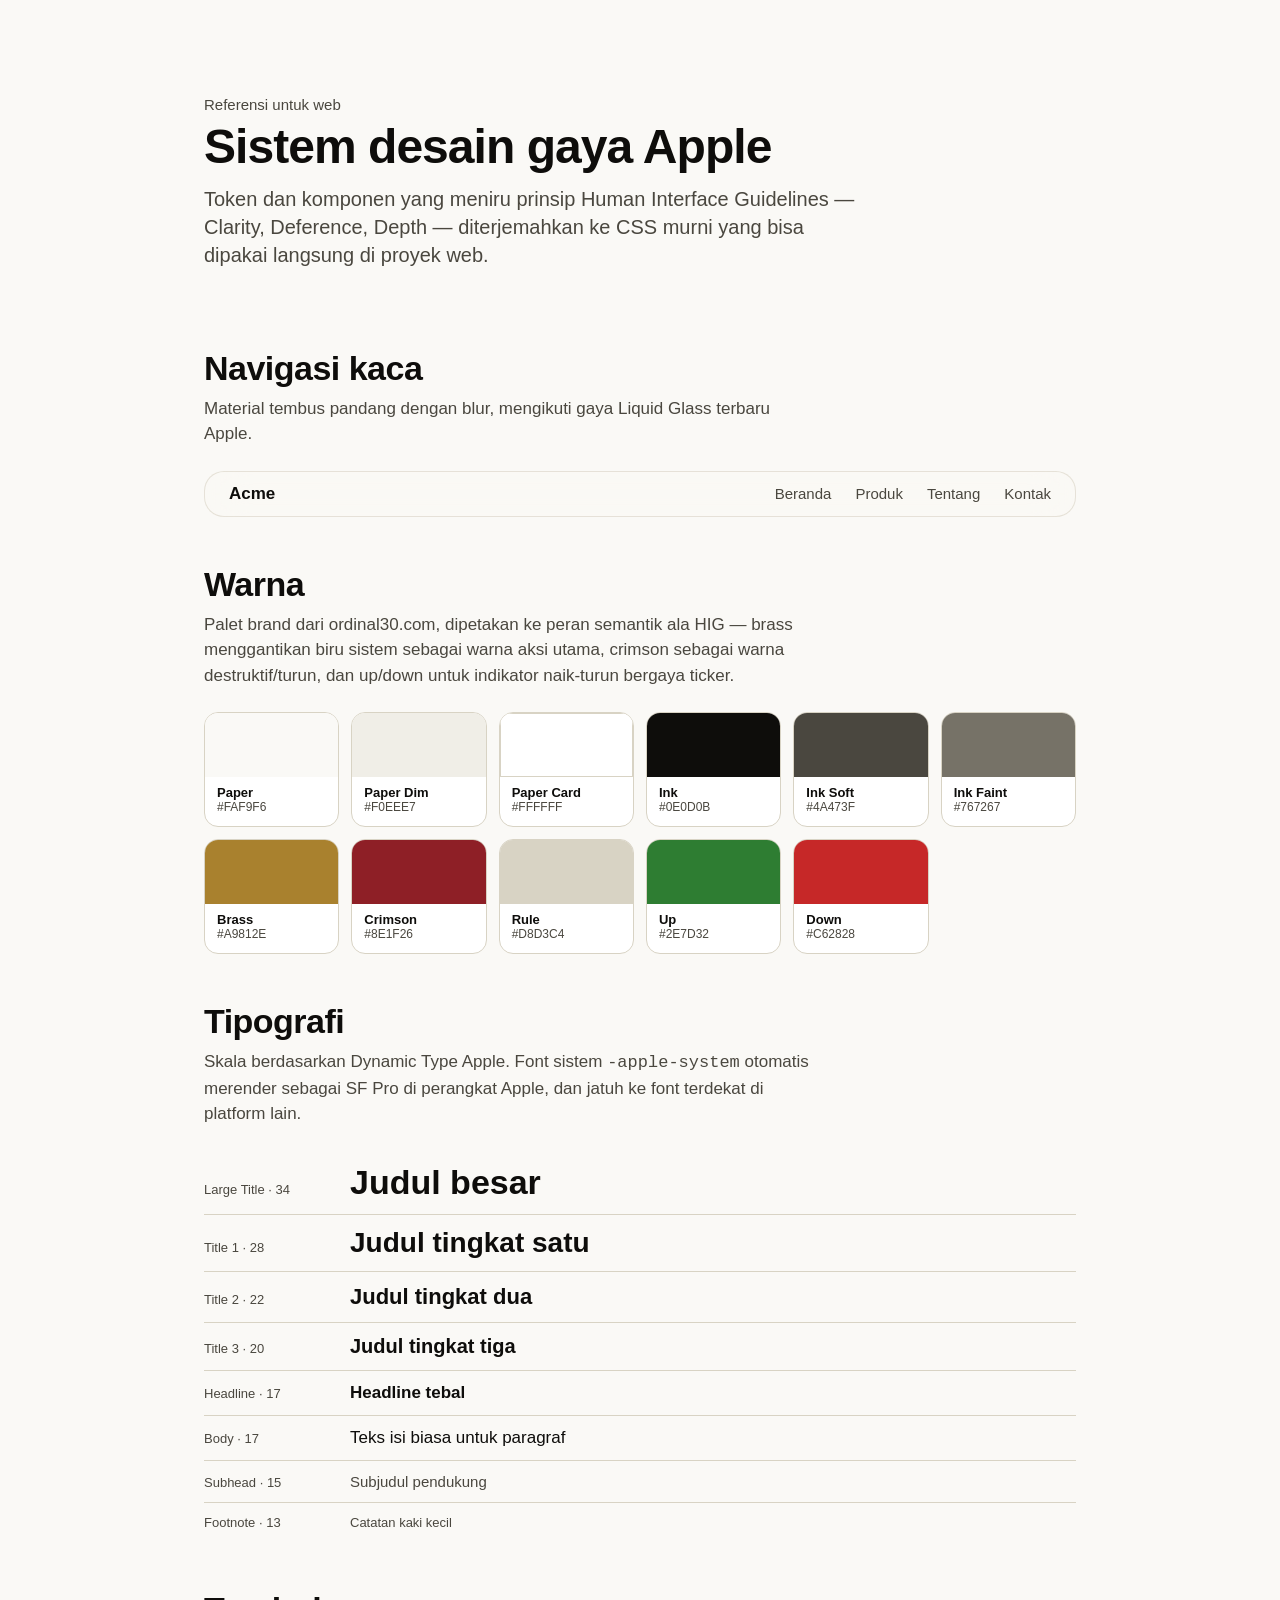
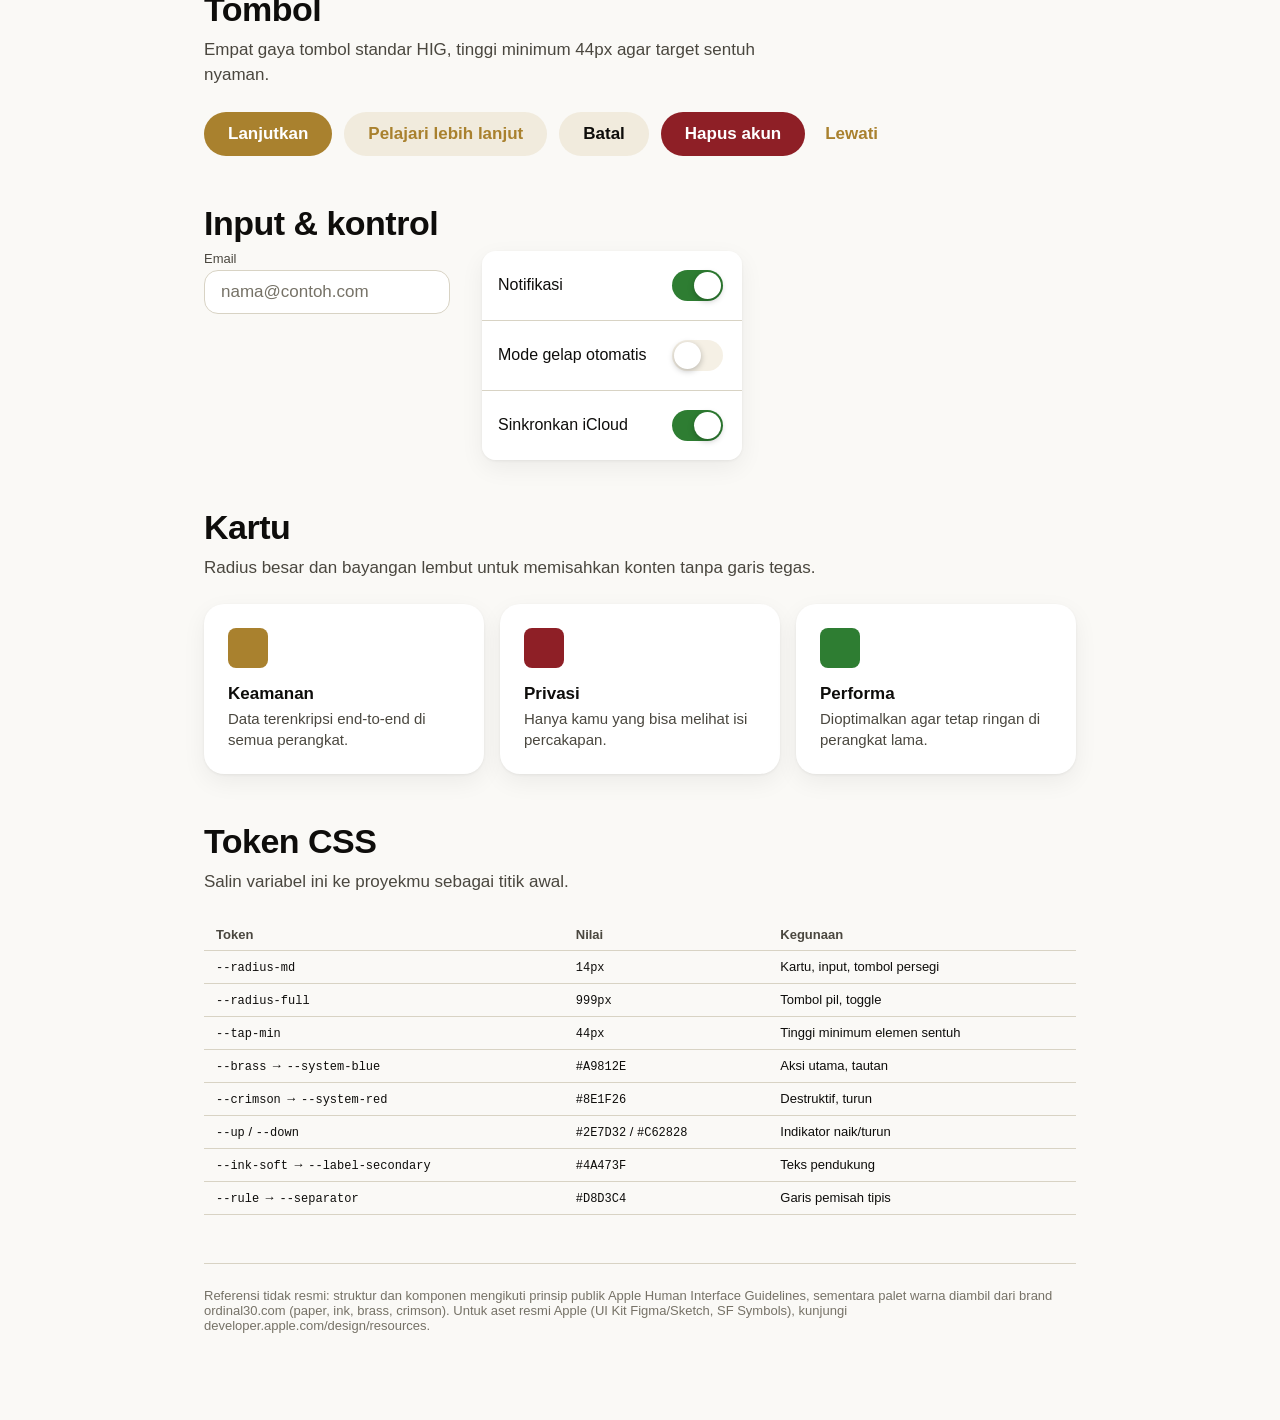
==== apple-design-system.html @ 740594a1 "feat: FORGES 30 Under 30 redesign, Hoodopus Dark Neon Lime style, 4-cards carousel auto-slide & upda" ====
<!DOCTYPE html>
<html lang="id">
<head>
<meta charset="UTF-8">
<meta name="viewport" content="width=device-width, initial-scale=1.0">
<title>Apple-style Design System — Web</title>
<style>
  :root {
    color-scheme: light dark;

    /* ---------- Typography ---------- */
    --font-system: -apple-system, "SF Pro Text", "SF Pro Display", "Inter", "Segoe UI", "Helvetica Neue", Arial, sans-serif;

    --text-largetitle: 34px;
    --text-title1: 28px;
    --text-title2: 22px;
    --text-title3: 20px;
    --text-headline: 17px;
    --text-body: 17px;
    --text-callout: 16px;
    --text-subhead: 15px;
    --text-footnote: 13px;
    --text-caption: 12px;

    /* ---------- Spacing / radius ---------- */
    --space-1: 4px;
    --space-2: 8px;
    --space-3: 12px;
    --space-4: 16px;
    --space-5: 24px;
    --space-6: 32px;
    --space-7: 48px;

    --radius-sm: 8px;
    --radius-md: 14px;
    --radius-lg: 20px;
    --radius-full: 999px;

    --tap-min: 44px;

    /* ---------- Brand palette (from ordinal30.com) ---------- */
    --paper: #faf9f6;
    --paper-dim: #f0eee7;
    --paper-card: #ffffff;
    --ink: #0e0d0b;
    --ink-soft: #4a473f;
    --ink-faint: #767267;
    --brass: #a9812e;
    --brass-soft: #a9812e1f;
    --crimson: #8e1f26;
    --crimson-soft: #8e1f2614;
    --rule: #d8d3c4;
    --rule-strong: #0e0d0b;
    --up: #2e7d32;
    --up-dark: #6fbf73;
    --down: #c62828;
    --down-dark: #e08a8a;

    /* ---------- Light palette (semantic, mapped to brand) ---------- */
    --label: var(--ink);
    --label-secondary: var(--ink-soft);
    --label-tertiary: var(--ink-faint);
    --bg-primary: var(--paper-card);
    --bg-secondary: var(--paper-dim);
    --bg-grouped: var(--paper);
    --separator: var(--rule);
    --fill: var(--brass-soft);

    --system-blue: var(--brass);
    --system-green: var(--up);
    --system-red: var(--crimson);
    --system-orange: #ff9500;
    --system-yellow: #ffcc00;
    --system-purple: #af52de;
    --system-pink: var(--crimson);
    --system-indigo: #5856d6;
    --system-teal: #30b0c7;

    --glass-bg: rgba(250,249,246,0.6);
    --glass-border: rgba(216,211,196,0.6);
    --shadow-card: 0 1px 3px rgba(14,13,11,0.06), 0 8px 24px rgba(14,13,11,0.06);
  }

  @media (prefers-color-scheme: dark) {
    :root {
      --label: var(--paper);
      --label-secondary: #c9c4b5;
      --label-tertiary: #8f8a7c;
      --bg-primary: #171512;
      --bg-secondary: #1f1c17;
      --bg-grouped: var(--ink);
      --separator: #3a352c;
      --fill: rgba(169,129,46,0.18);

      --system-blue: #c9a24a;
      --system-green: var(--up-dark);
      --system-red: var(--down-dark);
      --system-pink: var(--down-dark);

      --glass-bg: rgba(23,21,18,0.6);
      --glass-border: rgba(169,129,46,0.25);
      --shadow-card: 0 1px 3px rgba(0,0,0,0.5), 0 8px 24px rgba(0,0,0,0.4);
    }
  }

  * { box-sizing: border-box; }

  html, body {
    margin: 0;
    padding: 0;
    background: var(--bg-grouped);
    color: var(--label);
    font-family: var(--font-system);
    -webkit-font-smoothing: antialiased;
  }

  a { color: var(--system-blue); text-decoration: none; }
  a:focus-visible, button:focus-visible, input:focus-visible, .toggle:focus-visible {
    outline: 2px solid var(--system-blue);
    outline-offset: 2px;
  }

  .wrap {
    max-width: 920px;
    margin: 0 auto;
    padding: var(--space-7) var(--space-5) 96px;
  }

  header.hero {
    padding: var(--space-7) 0 var(--space-6);
  }
  header.hero .eyebrow {
    font-size: var(--text-subhead);
    color: var(--label-secondary);
    margin-bottom: var(--space-2);
  }
  header.hero h1 {
    font-size: 48px;
    line-height: 1.08;
    letter-spacing: -0.02em;
    font-weight: 700;
    margin: 0 0 var(--space-3);
  }
  header.hero p {
    font-size: var(--text-title3);
    color: var(--label-secondary);
    max-width: 60ch;
    line-height: 1.4;
    margin: 0;
    font-weight: 400;
  }

  section { margin-top: var(--space-7); }
  section h2 {
    font-size: var(--text-largetitle);
    font-weight: 700;
    letter-spacing: -0.015em;
    margin: 0 0 var(--space-2);
  }
  section > p.desc {
    font-size: var(--text-body);
    color: var(--label-secondary);
    max-width: 65ch;
    margin: 0 0 var(--space-5);
    line-height: 1.5;
  }

  /* ---------- Color swatches ---------- */
  .swatch-grid {
    display: grid;
    grid-template-columns: repeat(auto-fill, minmax(120px, 1fr));
    gap: var(--space-3);
  }
  .swatch {
    border-radius: var(--radius-md);
    overflow: hidden;
    border: 1px solid var(--separator);
    background: var(--bg-primary);
  }
  .swatch .chip { height: 64px; }
  .swatch .info { padding: var(--space-2) var(--space-3) var(--space-3); }
  .swatch .name { font-size: var(--text-footnote); font-weight: 600; }
  .swatch .hex { font-size: var(--text-caption); color: var(--label-secondary); }

  /* ---------- Type scale ---------- */
  .type-row {
    display: flex;
    align-items: baseline;
    gap: var(--space-4);
    padding: var(--space-3) 0;
    border-bottom: 1px solid var(--separator);
  }
  .type-row:last-child { border-bottom: none; }
  .type-row .label {
    width: 130px;
    flex-shrink: 0;
    font-size: var(--text-footnote);
    color: var(--label-secondary);
  }
  .type-row .sample { font-weight: 600; }

  /* ---------- Cards ---------- */
  .card-grid {
    display: grid;
    grid-template-columns: repeat(auto-fit, minmax(220px, 1fr));
    gap: var(--space-4);
  }
  .card {
    background: var(--bg-primary);
    border-radius: var(--radius-lg);
    padding: var(--space-5);
    box-shadow: var(--shadow-card);
  }
  .card .icon {
    width: 40px; height: 40px;
    border-radius: var(--radius-sm);
    background: var(--system-blue);
    margin-bottom: var(--space-4);
  }
  .card h3 { font-size: var(--text-headline); margin: 0 0 var(--space-1); }
  .card p { font-size: var(--text-subhead); color: var(--label-secondary); margin: 0; line-height: 1.4; }

  /* ---------- Buttons ---------- */
  .row { display: flex; flex-wrap: wrap; gap: var(--space-3); align-items: center; }

  .btn {
    display: inline-flex;
    align-items: center;
    justify-content: center;
    min-height: var(--tap-min);
    padding: 0 var(--space-5);
    border-radius: var(--radius-full);
    font-size: var(--text-headline);
    font-weight: 600;
    border: none;
    cursor: pointer;
    transition: transform 0.15s ease, opacity 0.15s ease;
  }
  .btn:active { transform: scale(0.97); }
  .btn-filled { background: var(--system-blue); color: #fff; }
  .btn-filled:hover { opacity: 0.9; }
  .btn-tinted { background: var(--brass-soft); color: var(--system-blue); }
  .btn-tinted:hover { background: #a9812e33; }
  .btn-plain { background: transparent; color: var(--system-blue); padding: 0 var(--space-2); }
  .btn-gray { background: var(--fill); color: var(--label); }
  .btn-destructive { background: var(--system-red); color: #fff; }

  /* ---------- Inputs ---------- */
  .field {
    display: flex;
    flex-direction: column;
    gap: var(--space-1);
    max-width: 340px;
  }
  .field label { font-size: var(--text-footnote); color: var(--label-secondary); }
  .field input {
    height: var(--tap-min);
    border-radius: var(--radius-md);
    border: 1px solid var(--separator);
    background: var(--bg-primary);
    padding: 0 var(--space-4);
    font-size: var(--text-body);
    color: var(--label);
    font-family: inherit;
  }
  .field input::placeholder { color: var(--label-tertiary); }

  /* ---------- Toggle ---------- */
  .toggle {
    -webkit-appearance: none;
    appearance: none;
    width: 51px;
    height: 31px;
    border-radius: var(--radius-full);
    background: var(--fill);
    position: relative;
    cursor: pointer;
    transition: background 0.2s ease;
    border: none;
    flex-shrink: 0;
  }
  .toggle::after {
    content: "";
    position: absolute;
    top: 2px; left: 2px;
    width: 27px; height: 27px;
    border-radius: 50%;
    background: #fff;
    box-shadow: 0 2px 6px rgba(0,0,0,0.25);
    transition: transform 0.2s ease;
  }
  .toggle:checked { background: var(--system-green); }
  .toggle:checked::after { transform: translateX(20px); }

  .list-row {
    display: flex;
    align-items: center;
    justify-content: space-between;
    padding: var(--space-4);
    background: var(--bg-primary);
  }
  .list-row + .list-row { border-top: 1px solid var(--separator); }
  .list-group {
    border-radius: var(--radius-md);
    overflow: hidden;
    box-shadow: var(--shadow-card);
    max-width: 400px;
  }

  /* ---------- Glass nav ---------- */
  .glass-bar {
    display: flex;
    align-items: center;
    justify-content: space-between;
    padding: var(--space-3) var(--space-5);
    border-radius: var(--radius-lg);
    background: var(--glass-bg);
    border: 1px solid var(--glass-border);
    backdrop-filter: blur(20px) saturate(180%);
    -webkit-backdrop-filter: blur(20px) saturate(180%);
  }
  .glass-bar .brand { font-weight: 700; font-size: var(--text-headline); }
  .glass-bar nav { display: flex; gap: var(--space-5); font-size: var(--text-subhead); color: var(--label-secondary); }

  /* ---------- Token table ---------- */
  table.tokens {
    width: 100%;
    border-collapse: collapse;
    font-size: var(--text-footnote);
  }
  table.tokens th, table.tokens td {
    text-align: left;
    padding: var(--space-2) var(--space-3);
    border-bottom: 1px solid var(--separator);
  }
  table.tokens th { color: var(--label-secondary); font-weight: 600; }
  table.tokens td code { font-family: "SF Mono", Menlo, monospace; font-size: 12px; }

  footer {
    margin-top: var(--space-7);
    padding-top: var(--space-5);
    border-top: 1px solid var(--separator);
    font-size: var(--text-footnote);
    color: var(--label-tertiary);
  }

  @media (max-width: 600px) {
    header.hero h1 { font-size: 34px; }
    .type-row { flex-direction: column; gap: var(--space-1); }
    .type-row .label { width: auto; }
  }
</style>
</head>
<body>
<div class="wrap">

  <header class="hero">
    <div class="eyebrow">Referensi untuk web</div>
    <h1>Sistem desain gaya Apple</h1>
    <p>Token dan komponen yang meniru prinsip Human Interface Guidelines — Clarity, Deference, Depth — diterjemahkan ke CSS murni yang bisa dipakai langsung di proyek web.</p>
  </header>

  <section>
    <h2>Navigasi kaca</h2>
    <p class="desc">Material tembus pandang dengan blur, mengikuti gaya Liquid Glass terbaru Apple.</p>
    <div class="glass-bar">
      <div class="brand">Acme</div>
      <nav>
        <span>Beranda</span>
        <span>Produk</span>
        <span>Tentang</span>
        <span>Kontak</span>
      </nav>
    </div>
  </section>

  <section>
    <h2>Warna</h2>
    <p class="desc">Palet brand dari ordinal30.com, dipetakan ke peran semantik ala HIG — brass menggantikan biru sistem sebagai warna aksi utama, crimson sebagai warna destruktif/turun, dan up/down untuk indikator naik-turun bergaya ticker.</p>
    <div class="swatch-grid">
      <div class="swatch"><div class="chip" style="background:var(--paper)"></div><div class="info"><div class="name">Paper</div><div class="hex">#FAF9F6</div></div></div>
      <div class="swatch"><div class="chip" style="background:var(--paper-dim)"></div><div class="info"><div class="name">Paper Dim</div><div class="hex">#F0EEE7</div></div></div>
      <div class="swatch"><div class="chip" style="background:var(--paper-card); border:1px solid var(--rule)"></div><div class="info"><div class="name">Paper Card</div><div class="hex">#FFFFFF</div></div></div>
      <div class="swatch"><div class="chip" style="background:var(--ink)"></div><div class="info"><div class="name">Ink</div><div class="hex">#0E0D0B</div></div></div>
      <div class="swatch"><div class="chip" style="background:var(--ink-soft)"></div><div class="info"><div class="name">Ink Soft</div><div class="hex">#4A473F</div></div></div>
      <div class="swatch"><div class="chip" style="background:var(--ink-faint)"></div><div class="info"><div class="name">Ink Faint</div><div class="hex">#767267</div></div></div>
      <div class="swatch"><div class="chip" style="background:var(--brass)"></div><div class="info"><div class="name">Brass</div><div class="hex">#A9812E</div></div></div>
      <div class="swatch"><div class="chip" style="background:var(--crimson)"></div><div class="info"><div class="name">Crimson</div><div class="hex">#8E1F26</div></div></div>
      <div class="swatch"><div class="chip" style="background:var(--rule)"></div><div class="info"><div class="name">Rule</div><div class="hex">#D8D3C4</div></div></div>
      <div class="swatch"><div class="chip" style="background:var(--up)"></div><div class="info"><div class="name">Up</div><div class="hex">#2E7D32</div></div></div>
      <div class="swatch"><div class="chip" style="background:var(--down)"></div><div class="info"><div class="name">Down</div><div class="hex">#C62828</div></div></div>
    </div>
  </section>

  <section>
    <h2>Tipografi</h2>
    <p class="desc">Skala berdasarkan Dynamic Type Apple. Font sistem <code>-apple-system</code> otomatis merender sebagai SF Pro di perangkat Apple, dan jatuh ke font terdekat di platform lain.</p>
    <div>
      <div class="type-row"><div class="label">Large Title · 34</div><div class="sample" style="font-size:var(--text-largetitle)">Judul besar</div></div>
      <div class="type-row"><div class="label">Title 1 · 28</div><div class="sample" style="font-size:var(--text-title1)">Judul tingkat satu</div></div>
      <div class="type-row"><div class="label">Title 2 · 22</div><div class="sample" style="font-size:var(--text-title2)">Judul tingkat dua</div></div>
      <div class="type-row"><div class="label">Title 3 · 20</div><div class="sample" style="font-size:var(--text-title3)">Judul tingkat tiga</div></div>
      <div class="type-row"><div class="label">Headline · 17</div><div class="sample" style="font-size:var(--text-headline)">Headline tebal</div></div>
      <div class="type-row"><div class="label">Body · 17</div><div class="sample" style="font-size:var(--text-body); font-weight:400">Teks isi biasa untuk paragraf</div></div>
      <div class="type-row"><div class="label">Subhead · 15</div><div class="sample" style="font-size:var(--text-subhead); font-weight:400; color:var(--label-secondary)">Subjudul pendukung</div></div>
      <div class="type-row"><div class="label">Footnote · 13</div><div class="sample" style="font-size:var(--text-footnote); font-weight:400; color:var(--label-secondary)">Catatan kaki kecil</div></div>
    </div>
  </section>

  <section>
    <h2>Tombol</h2>
    <p class="desc">Empat gaya tombol standar HIG, tinggi minimum 44px agar target sentuh nyaman.</p>
    <div class="row">
      <button class="btn btn-filled">Lanjutkan</button>
      <button class="btn btn-tinted">Pelajari lebih lanjut</button>
      <button class="btn btn-gray">Batal</button>
      <button class="btn btn-destructive">Hapus akun</button>
      <button class="btn btn-plain">Lewati</button>
    </div>
  </section>

  <section>
    <h2>Input & kontrol</h2>
    <div class="row" style="align-items:flex-start; gap: var(--space-6)">
      <div class="field">
        <label for="email">Email</label>
        <input id="email" type="email" placeholder="nama@contoh.com">
      </div>
      <div class="list-group" style="min-width:260px">
        <div class="list-row"><span>Notifikasi</span><input type="checkbox" class="toggle" checked></div>
        <div class="list-row"><span>Mode gelap otomatis</span><input type="checkbox" class="toggle"></div>
        <div class="list-row"><span>Sinkronkan iCloud</span><input type="checkbox" class="toggle" checked></div>
      </div>
    </div>
  </section>

  <section>
    <h2>Kartu</h2>
    <p class="desc">Radius besar dan bayangan lembut untuk memisahkan konten tanpa garis tegas.</p>
    <div class="card-grid">
      <div class="card"><div class="icon"></div><h3>Keamanan</h3><p>Data terenkripsi end-to-end di semua perangkat.</p></div>
      <div class="card"><div class="icon" style="background:var(--crimson)"></div><h3>Privasi</h3><p>Hanya kamu yang bisa melihat isi percakapan.</p></div>
      <div class="card"><div class="icon" style="background:var(--system-green)"></div><h3>Performa</h3><p>Dioptimalkan agar tetap ringan di perangkat lama.</p></div>
    </div>
  </section>

  <section>
    <h2>Token CSS</h2>
    <p class="desc">Salin variabel ini ke proyekmu sebagai titik awal.</p>
    <table class="tokens">
      <thead><tr><th>Token</th><th>Nilai</th><th>Kegunaan</th></tr></thead>
      <tbody>
        <tr><td><code>--radius-md</code></td><td><code>14px</code></td><td>Kartu, input, tombol persegi</td></tr>
        <tr><td><code>--radius-full</code></td><td><code>999px</code></td><td>Tombol pil, toggle</td></tr>
        <tr><td><code>--tap-min</code></td><td><code>44px</code></td><td>Tinggi minimum elemen sentuh</td></tr>
        <tr><td><code>--brass</code> → <code>--system-blue</code></td><td><code>#A9812E</code></td><td>Aksi utama, tautan</td></tr>
        <tr><td><code>--crimson</code> → <code>--system-red</code></td><td><code>#8E1F26</code></td><td>Destruktif, turun</td></tr>
        <tr><td><code>--up</code> / <code>--down</code></td><td><code>#2E7D32</code> / <code>#C62828</code></td><td>Indikator naik/turun</td></tr>
        <tr><td><code>--ink-soft</code> → <code>--label-secondary</code></td><td><code>#4A473F</code></td><td>Teks pendukung</td></tr>
        <tr><td><code>--rule</code> → <code>--separator</code></td><td><code>#D8D3C4</code></td><td>Garis pemisah tipis</td></tr>
      </tbody>
    </table>
  </section>

  <footer>
    Referensi tidak resmi: struktur dan komponen mengikuti prinsip publik Apple Human Interface Guidelines, sementara palet warna diambil dari brand ordinal30.com (paper, ink, brass, crimson). Untuk aset resmi Apple (UI Kit Figma/Sketch, SF Symbols), kunjungi developer.apple.com/design/resources.
  </footer>

</div>
</body>
</html>
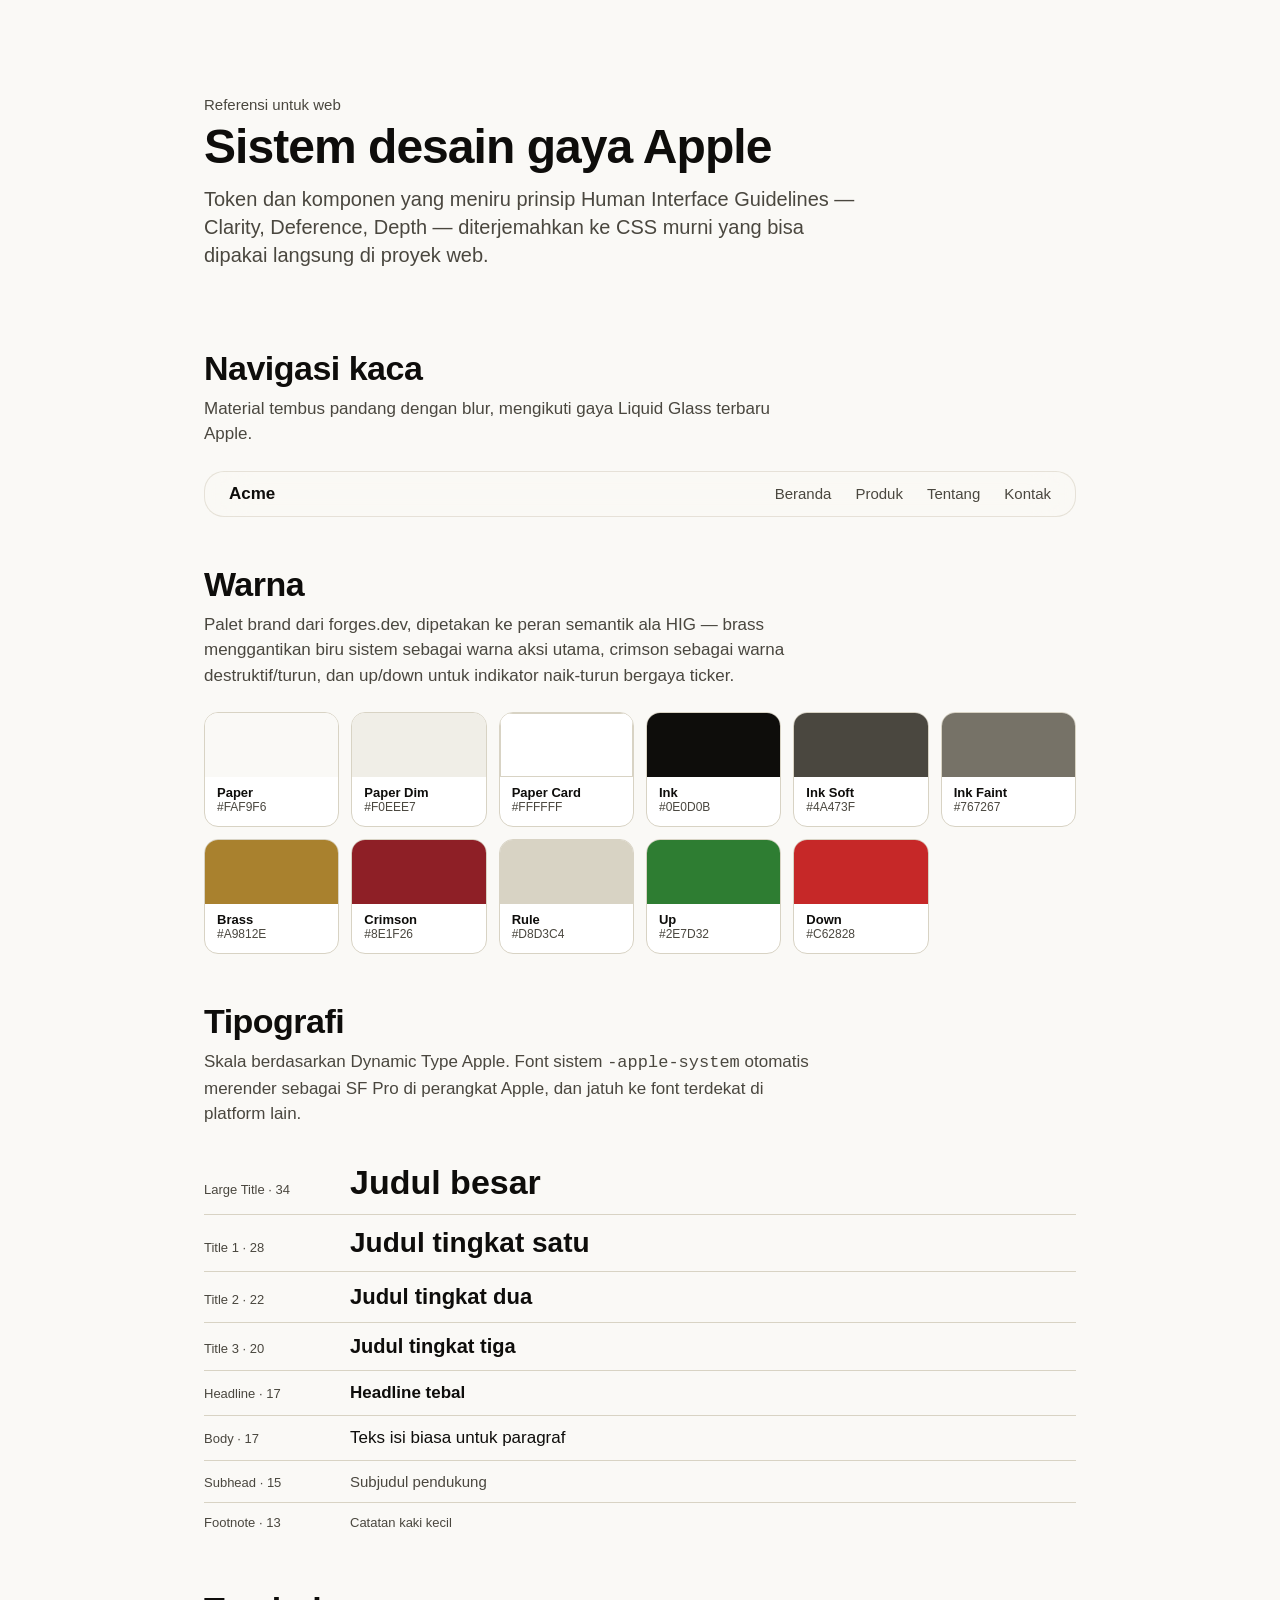
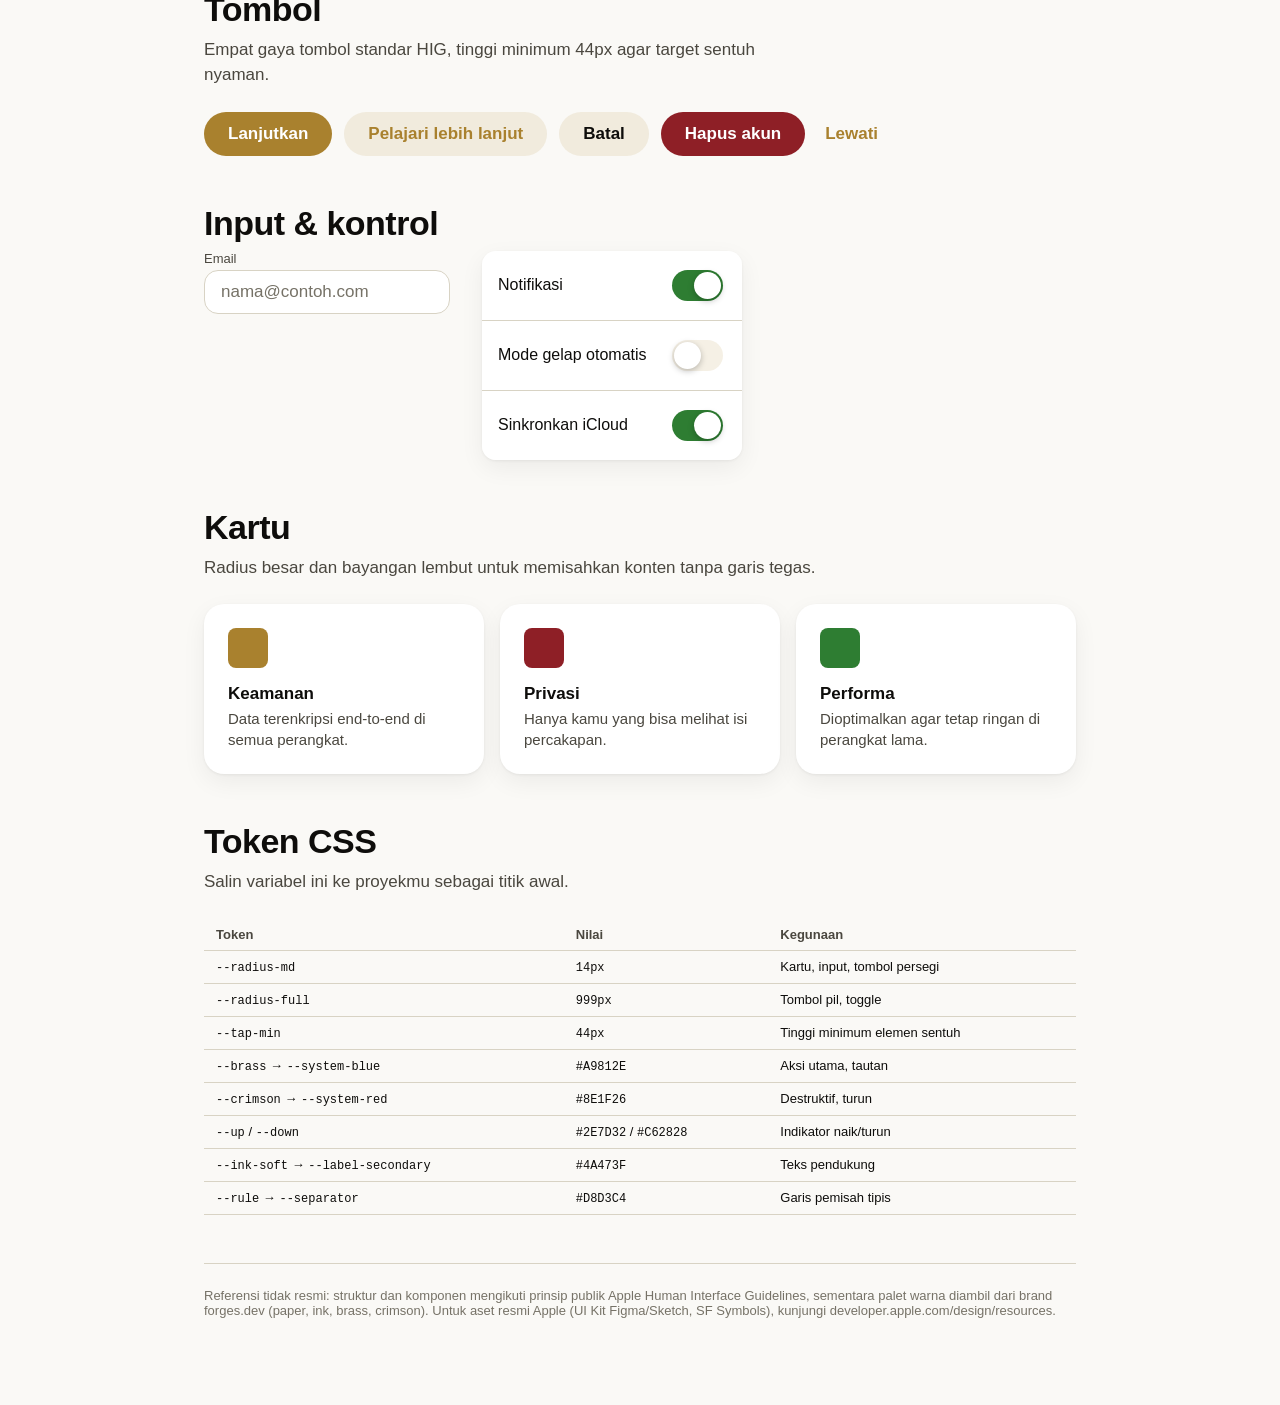
==== commit ab1e5bd8: "refactor: replace remaining Ordinal text references with FORGES" ====
--- a/apple-design-system.html
+++ b/apple-design-system.html
@@ -38,7 +38,7 @@
 
     --tap-min: 44px;
 
-    /* ---------- Brand palette (from ordinal30.com) ---------- */
+    /* ---------- Brand palette (from forges.dev) ---------- */
     --paper: #faf9f6;
     --paper-dim: #f0eee7;
     --paper-card: #ffffff;
@@ -376,7 +376,7 @@
 
   <section>
     <h2>Warna</h2>
-    <p class="desc">Palet brand dari ordinal30.com, dipetakan ke peran semantik ala HIG — brass menggantikan biru sistem sebagai warna aksi utama, crimson sebagai warna destruktif/turun, dan up/down untuk indikator naik-turun bergaya ticker.</p>
+    <p class="desc">Palet brand dari forges.dev, dipetakan ke peran semantik ala HIG — brass menggantikan biru sistem sebagai warna aksi utama, crimson sebagai warna destruktif/turun, dan up/down untuk indikator naik-turun bergaya ticker.</p>
     <div class="swatch-grid">
       <div class="swatch"><div class="chip" style="background:var(--paper)"></div><div class="info"><div class="name">Paper</div><div class="hex">#FAF9F6</div></div></div>
       <div class="swatch"><div class="chip" style="background:var(--paper-dim)"></div><div class="info"><div class="name">Paper Dim</div><div class="hex">#F0EEE7</div></div></div>
@@ -463,7 +463,7 @@
   </section>
 
   <footer>
-    Referensi tidak resmi: struktur dan komponen mengikuti prinsip publik Apple Human Interface Guidelines, sementara palet warna diambil dari brand ordinal30.com (paper, ink, brass, crimson). Untuk aset resmi Apple (UI Kit Figma/Sketch, SF Symbols), kunjungi developer.apple.com/design/resources.
+    Referensi tidak resmi: struktur dan komponen mengikuti prinsip publik Apple Human Interface Guidelines, sementara palet warna diambil dari brand forges.dev (paper, ink, brass, crimson). Untuk aset resmi Apple (UI Kit Figma/Sketch, SF Symbols), kunjungi developer.apple.com/design/resources.
   </footer>
 
 </div>
